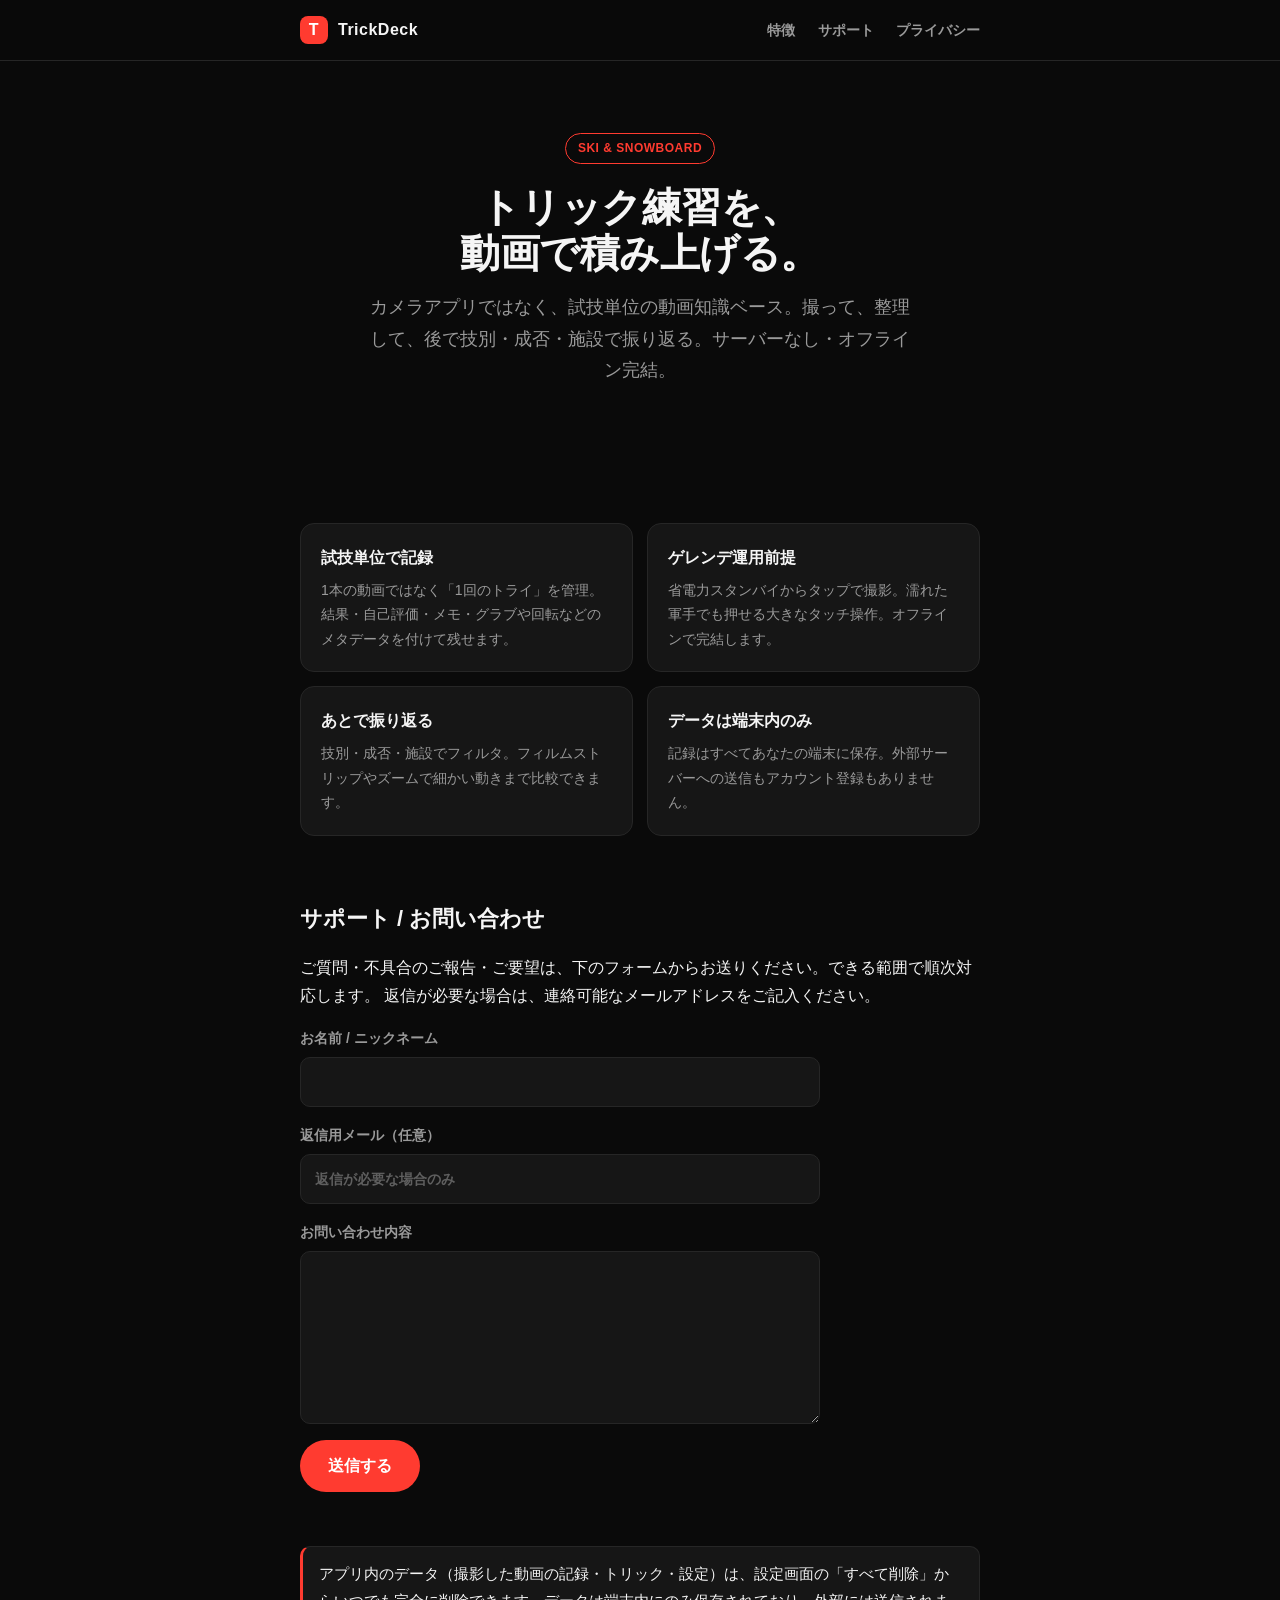
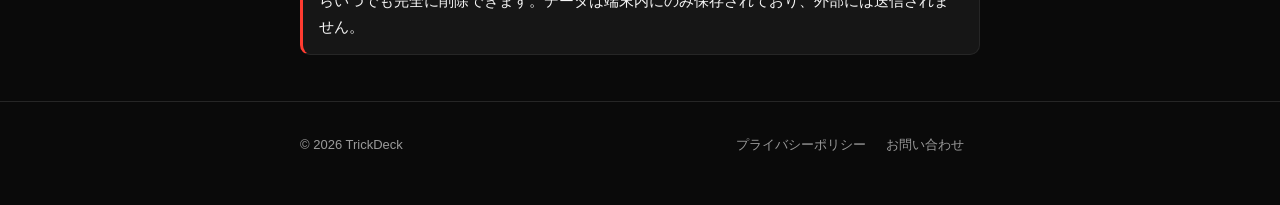
==== index.html @ cf507373 "TrickDeck landing/support page + privacy policy Co-Authored-By: Claude Opus 4.8 (1M context) <norepl" ====
<!doctype html>
<html lang="ja">
  <head>
    <meta charset="utf-8" />
    <meta name="viewport" content="width=device-width, initial-scale=1" />
    <title>TrickDeck — スキー / スノーボードのトリック練習を動画で記録</title>
    <meta
      name="description"
      content="TrickDeck はスキー / スノーボードのトリック練習を「撮る・整理する・振り返る」ためのアプリ。サーバーなし・オフライン完結で、データはすべて端末内に保存されます。"
    />
    <link rel="stylesheet" href="styles.css" />
  </head>
  <body>
    <header class="site">
      <div class="wrap">
        <a class="brand" href="./index.html">
          <span class="logo">T</span>
          <span>TrickDeck</span>
        </a>
        <nav class="site">
          <a href="#features">特徴</a>
          <a href="#support">サポート</a>
          <a href="privacy.html">プライバシー</a>
        </nav>
      </div>
    </header>

    <main>
      <section class="hero">
        <div class="wrap">
          <span class="badge">SKI &amp; SNOWBOARD</span>
          <h1>トリック練習を、<br />動画で積み上げる。</h1>
          <p class="lead">
            カメラアプリではなく、試技単位の動画知識ベース。撮って、整理して、後で技別・成否・施設で振り返る。サーバーなし・オフライン完結。
          </p>
        </div>
      </section>

      <section id="features">
        <div class="wrap">
          <div class="features">
            <div class="card">
              <h3>試技単位で記録</h3>
              <p>
                1本の動画ではなく「1回のトライ」を管理。結果・自己評価・メモ・グラブや回転などのメタデータを付けて残せます。
              </p>
            </div>
            <div class="card">
              <h3>ゲレンデ運用前提</h3>
              <p>
                省電力スタンバイからタップで撮影。濡れた軍手でも押せる大きなタッチ操作。オフラインで完結します。
              </p>
            </div>
            <div class="card">
              <h3>あとで振り返る</h3>
              <p>
                技別・成否・施設でフィルタ。フィルムストリップやズームで細かい動きまで比較できます。
              </p>
            </div>
            <div class="card">
              <h3>データは端末内のみ</h3>
              <p>
                記録はすべてあなたの端末に保存。外部サーバーへの送信もアカウント登録もありません。
              </p>
            </div>
          </div>
        </div>
      </section>

      <section id="support">
        <div class="wrap">
          <h2>サポート / お問い合わせ</h2>
          <p>
            ご質問・不具合のご報告・ご要望は、下のフォームからお送りください。できる範囲で順次対応します。
            返信が必要な場合は、連絡可能なメールアドレスをご記入ください。
          </p>

          <form id="contact-form" class="contact-form" novalidate>
            <!-- Web3Forms: 送信先メールはここでは表示されず、access_key 経由で裏側に届く -->
            <input type="hidden" name="access_key" value="WEB3FORMS_ACCESS_KEY" />
            <input type="hidden" name="subject" value="TrickDeck サポート問い合わせ" />
            <input type="hidden" name="from_name" value="TrickDeck サポートフォーム" />
            <!-- ハニーポット（bot 対策・人間には非表示） -->
            <input type="checkbox" name="botcheck" class="hp" tabindex="-1" autocomplete="off" />

            <label>
              <span>お名前 / ニックネーム</span>
              <input type="text" name="name" required autocomplete="name" />
            </label>
            <label>
              <span>返信用メール（任意）</span>
              <input type="email" name="email" autocomplete="email" placeholder="返信が必要な場合のみ" />
            </label>
            <label>
              <span>お問い合わせ内容</span>
              <textarea name="message" rows="6" required></textarea>
            </label>

            <button type="submit" class="submit-btn">送信する</button>
            <p id="form-status" class="form-status" role="status" aria-live="polite"></p>
          </form>

          <div class="callout">
            アプリ内のデータ（撮影した動画の記録・トリック・設定）は、設定画面の「すべて削除」からいつでも完全に削除できます。データは端末内にのみ保存されており、外部には送信されません。
          </div>
        </div>
      </section>
    </main>

    <script>
      (function () {
        var form = document.getElementById("contact-form");
        var status = document.getElementById("form-status");
        if (!form) return;
        form.addEventListener("submit", function (e) {
          e.preventDefault();
          if (!form.checkValidity()) {
            form.reportValidity();
            return;
          }
          var btn = form.querySelector(".submit-btn");
          btn.disabled = true;
          status.className = "form-status";
          status.textContent = "送信中…";
          fetch("https://api.web3forms.com/submit", {
            method: "POST",
            headers: { Accept: "application/json" },
            body: new FormData(form),
          })
            .then(function (r) {
              return r.json();
            })
            .then(function (data) {
              if (data.success) {
                form.reset();
                status.className = "form-status ok";
                status.textContent =
                  "送信しました。お問い合わせありがとうございます。";
              } else {
                status.className = "form-status err";
                status.textContent =
                  "送信に失敗しました。時間をおいて再度お試しください。";
              }
            })
            .catch(function () {
              status.className = "form-status err";
              status.textContent =
                "送信に失敗しました。ネットワーク環境をご確認ください。";
            })
            .finally(function () {
              btn.disabled = false;
            });
        });
      })();
    </script>

    <footer class="site">
      <div class="wrap">
        <div>© 2026 TrickDeck</div>
        <div>
          <a href="privacy.html">プライバシーポリシー</a>
          <a href="#support">お問い合わせ</a>
        </div>
      </div>
    </footer>
  </body>
</html>
---- styles.css ----
:root {
  --bg: #0a0a0a;
  --surface: #161616;
  --border: #262626;
  --text: #f5f5f5;
  --text-muted: #9a9a9a;
  --accent: #ff3b30;
  --radius: 14px;
  --maxw: 720px;
}

* {
  box-sizing: border-box;
}

html {
  -webkit-text-size-adjust: 100%;
  scroll-behavior: smooth;
}

body {
  margin: 0;
  background: var(--bg);
  color: var(--text);
  font-family: -apple-system, BlinkMacSystemFont, "Segoe UI", "Hiragino Sans",
    "Noto Sans JP", Roboto, sans-serif;
  line-height: 1.75;
  font-size: 16px;
  -webkit-font-smoothing: antialiased;
}

a {
  color: var(--accent);
  text-decoration: none;
}
a:hover {
  text-decoration: underline;
}

.wrap {
  max-width: var(--maxw);
  margin: 0 auto;
  padding: 0 20px;
}

/* Header / nav */
header.site {
  border-bottom: 1px solid var(--border);
  position: sticky;
  top: 0;
  background: rgba(10, 10, 10, 0.85);
  backdrop-filter: saturate(180%) blur(12px);
  z-index: 10;
}
header.site .wrap {
  display: flex;
  align-items: center;
  justify-content: space-between;
  height: 60px;
}
.brand {
  display: flex;
  align-items: center;
  gap: 10px;
  font-weight: 800;
  letter-spacing: 0.5px;
  color: var(--text);
}
.brand .logo {
  width: 28px;
  height: 28px;
  border-radius: 8px;
  background: var(--accent);
  display: grid;
  place-items: center;
  color: #fff;
  font-weight: 900;
  font-size: 16px;
}
nav.site a {
  color: var(--text-muted);
  margin-left: 18px;
  font-size: 14px;
  font-weight: 600;
}
nav.site a:hover {
  color: var(--text);
  text-decoration: none;
}

/* Hero */
.hero {
  padding: 72px 0 56px;
  text-align: center;
}
.hero h1 {
  font-size: 40px;
  line-height: 1.15;
  margin: 0 0 16px;
  font-weight: 900;
  letter-spacing: -0.5px;
}
.hero p.lead {
  font-size: 18px;
  color: var(--text-muted);
  max-width: 540px;
  margin: 0 auto 28px;
}
.badge {
  display: inline-block;
  font-size: 12px;
  font-weight: 700;
  color: var(--accent);
  border: 1px solid var(--accent);
  border-radius: 999px;
  padding: 4px 12px;
  margin-bottom: 20px;
  letter-spacing: 0.5px;
}

/* Feature cards */
.features {
  display: grid;
  grid-template-columns: 1fr 1fr;
  gap: 14px;
  margin: 24px 0 8px;
}
.card {
  background: var(--surface);
  border: 1px solid var(--border);
  border-radius: var(--radius);
  padding: 20px;
}
.card h3 {
  margin: 0 0 6px;
  font-size: 16px;
}
.card p {
  margin: 0;
  color: var(--text-muted);
  font-size: 14px;
}

/* Sections */
section {
  padding: 28px 0;
}
section h2 {
  font-size: 22px;
  margin: 0 0 12px;
}

/* Legal / article pages */
.article {
  padding: 40px 0 80px;
}
.article h1 {
  font-size: 30px;
  margin: 0 0 6px;
}
.article .updated {
  color: var(--text-muted);
  font-size: 14px;
  margin: 0 0 32px;
}
.article h2 {
  font-size: 20px;
  margin: 36px 0 10px;
  padding-top: 8px;
}
.article h3 {
  font-size: 16px;
  margin: 22px 0 6px;
}
.article p,
.article li {
  color: #d8d8d8;
}
.article ul {
  padding-left: 22px;
}
.article li {
  margin: 6px 0;
}
.article table {
  width: 100%;
  border-collapse: collapse;
  margin: 14px 0;
  font-size: 14px;
}
.article th,
.article td {
  border: 1px solid var(--border);
  padding: 10px 12px;
  text-align: left;
  vertical-align: top;
}
.article th {
  background: var(--surface);
}

.callout {
  background: var(--surface);
  border: 1px solid var(--border);
  border-left: 3px solid var(--accent);
  border-radius: 10px;
  padding: 14px 16px;
  margin: 18px 0;
  font-size: 15px;
}

/* Contact form */
.contact-form {
  display: flex;
  flex-direction: column;
  gap: 16px;
  max-width: 520px;
  margin: 8px 0 4px;
}
.contact-form label {
  display: flex;
  flex-direction: column;
  gap: 6px;
  font-size: 14px;
  font-weight: 600;
  color: var(--text-muted);
}
.contact-form input[type="text"],
.contact-form input[type="email"],
.contact-form textarea {
  font: inherit;
  color: var(--text);
  background: var(--surface);
  border: 1px solid var(--border);
  border-radius: 10px;
  padding: 12px 14px;
  width: 100%;
  resize: vertical;
}
.contact-form input::placeholder,
.contact-form textarea::placeholder {
  color: #5f5f5f;
}
.contact-form input:focus,
.contact-form textarea:focus {
  outline: none;
  border-color: var(--accent);
}
.contact-form .hp {
  position: absolute;
  left: -9999px;
  width: 1px;
  height: 1px;
  opacity: 0;
}
.submit-btn {
  align-self: flex-start;
  font: inherit;
  font-weight: 800;
  color: #fff;
  background: var(--accent);
  border: none;
  border-radius: 999px;
  padding: 12px 28px;
  cursor: pointer;
  min-height: 44px;
}
.submit-btn:hover {
  filter: brightness(1.08);
}
.submit-btn:disabled {
  opacity: 0.55;
  cursor: default;
}
.form-status {
  margin: 4px 0 0;
  font-size: 14px;
  font-weight: 600;
  min-height: 1.2em;
}
.form-status.ok {
  color: #30d158;
}
.form-status.err {
  color: var(--accent);
}

/* Footer */
footer.site {
  border-top: 1px solid var(--border);
  padding: 32px 0 48px;
  color: var(--text-muted);
  font-size: 13px;
}
footer.site .wrap {
  display: flex;
  justify-content: space-between;
  flex-wrap: wrap;
  gap: 12px;
}
footer.site a {
  color: var(--text-muted);
  margin-right: 16px;
}
footer.site a:hover {
  color: var(--text);
}

@media (max-width: 560px) {
  .hero h1 {
    font-size: 32px;
  }
  .features {
    grid-template-columns: 1fr;
  }
}
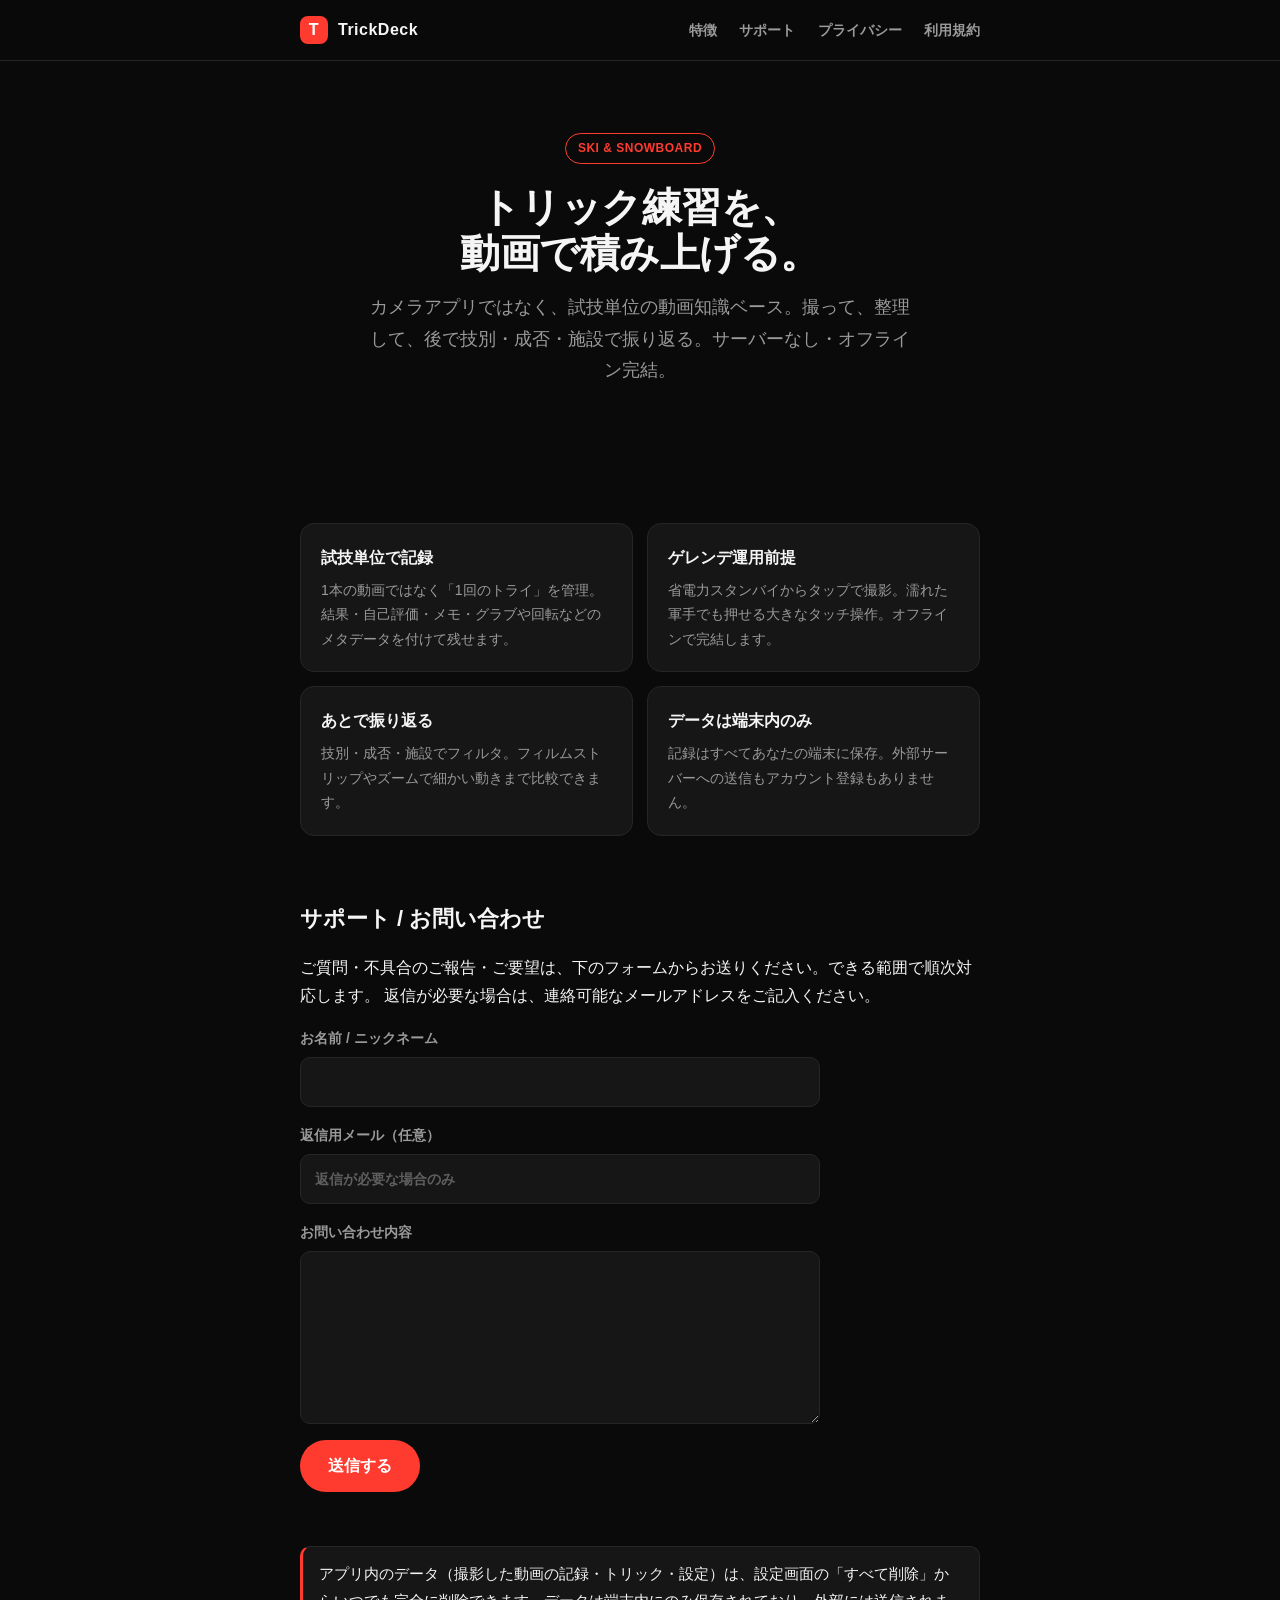
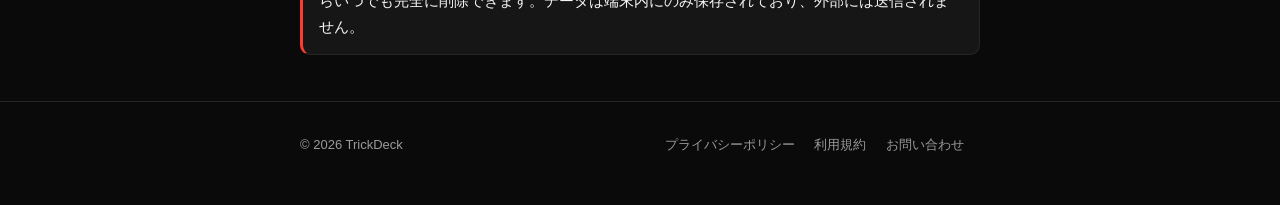
==== commit 5e928146: "feat: add Terms of Service (EULA) page + footer links App Store 審査 3.1.2 対応。ペイウォールから利用規約/プライバシーへリンクす" ====
--- a/index.html
+++ b/index.html
@@ -21,6 +21,7 @@
           <a href="#features">特徴</a>
           <a href="#support">サポート</a>
           <a href="privacy.html">プライバシー</a>
+          <a href="terms.html">利用規約</a>
         </nav>
       </div>
     </header>
@@ -77,7 +78,7 @@
 
           <form id="contact-form" class="contact-form" novalidate>
             <!-- Web3Forms: 送信先メールはここでは表示されず、access_key 経由で裏側に届く -->
-            <input type="hidden" name="access_key" value="WEB3FORMS_ACCESS_KEY" />
+            <input type="hidden" name="access_key" value="e6e3eb38-60ea-4f6b-a6eb-434688e78d94" />
             <input type="hidden" name="subject" value="TrickDeck サポート問い合わせ" />
             <input type="hidden" name="from_name" value="TrickDeck サポートフォーム" />
             <!-- ハニーポット（bot 対策・人間には非表示） -->
@@ -159,6 +160,7 @@
         <div>© 2026 TrickDeck</div>
         <div>
           <a href="privacy.html">プライバシーポリシー</a>
+          <a href="terms.html">利用規約</a>
           <a href="#support">お問い合わせ</a>
         </div>
       </div>
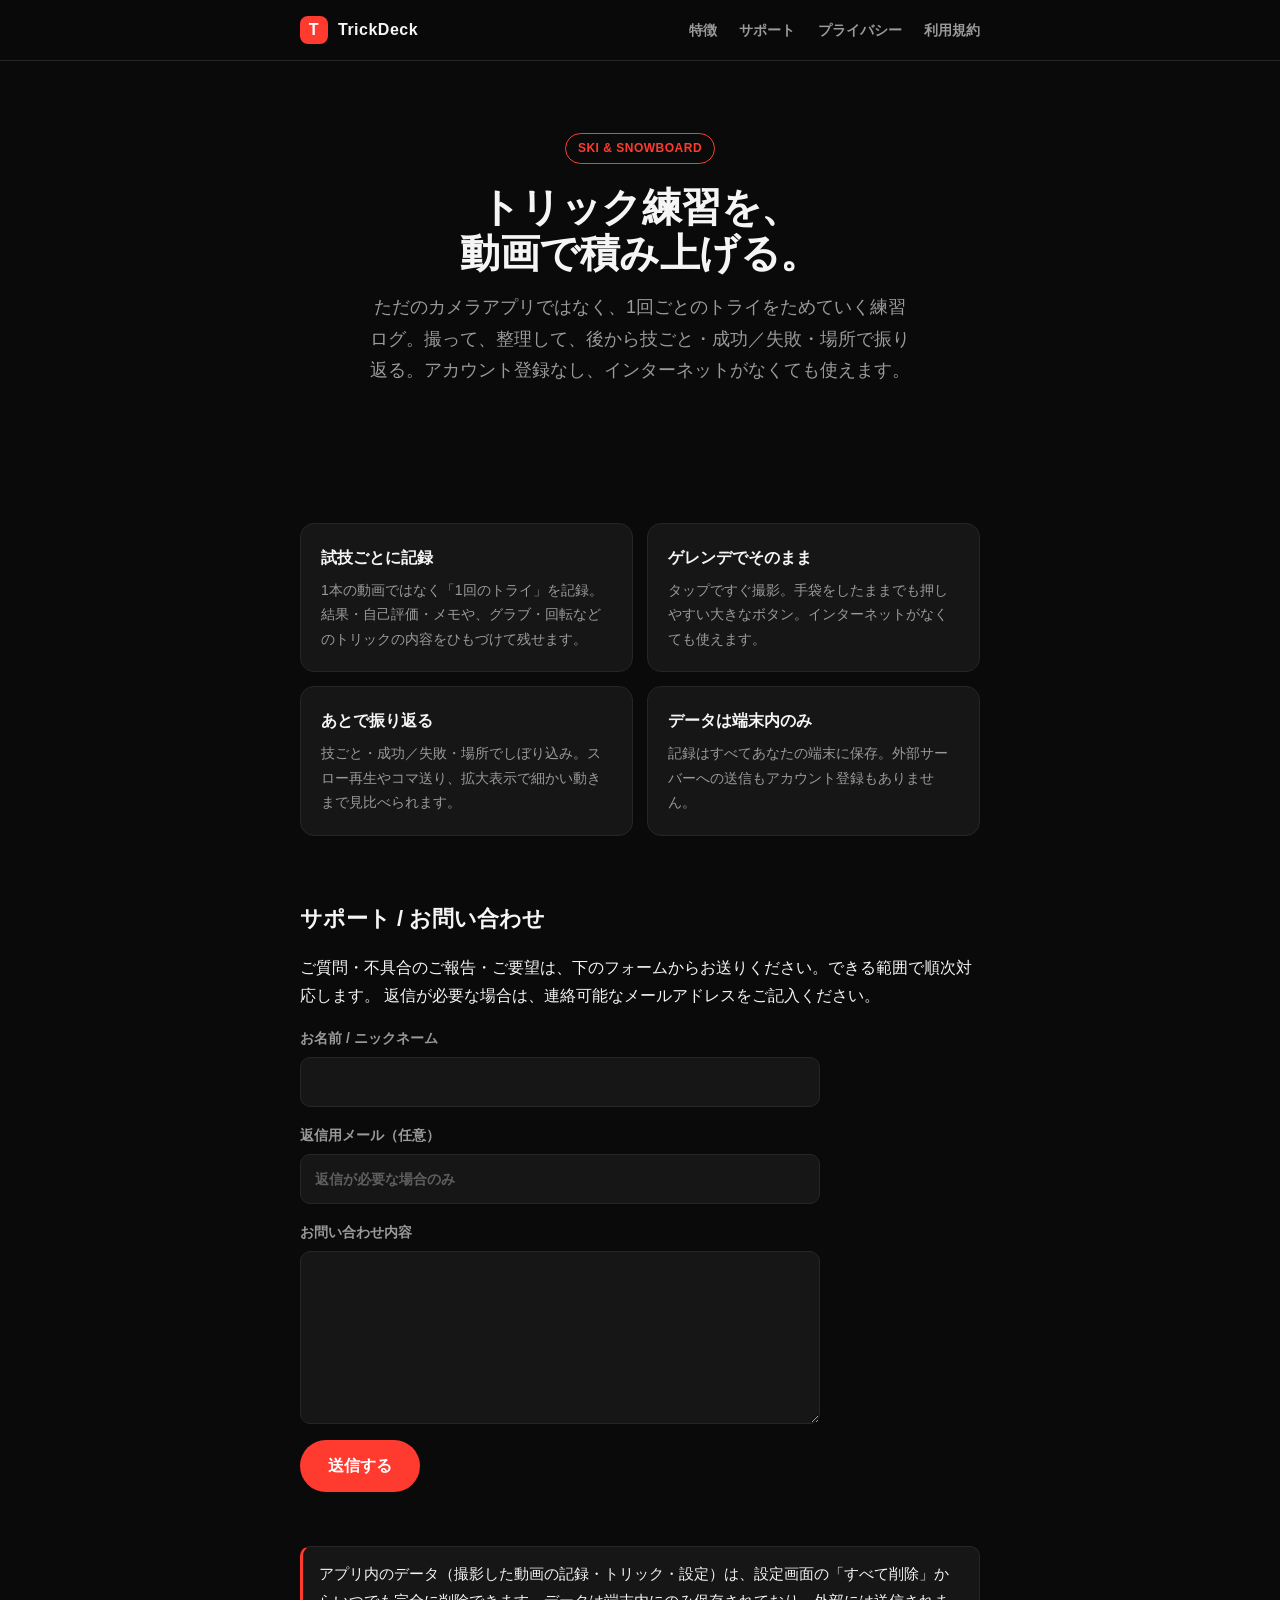
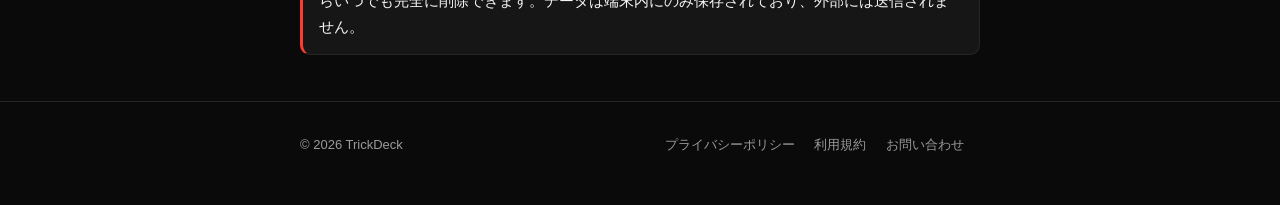
==== commit 2ade8862: "docs: 一般向けに文言を平易化（メタデータ/位置情報の説明など） Co-Authored-By: Claude Opus 4.8 (1M context) <noreply@anthropic.c" ====
--- a/index.html
+++ b/index.html
@@ -6,7 +6,7 @@
     <title>TrickDeck — スキー / スノーボードのトリック練習を動画で記録</title>
     <meta
       name="description"
-      content="TrickDeck はスキー / スノーボードのトリック練習を「撮る・整理する・振り返る」ためのアプリ。サーバーなし・オフライン完結で、データはすべて端末内に保存されます。"
+      content="TrickDeck はスキー・スノーボードのトリック練習を「撮る・整理する・振り返る」ためのアプリ。アカウント登録なし、インターネットがなくても使えて、記録はすべて端末の中だけに保存されます。"
     />
     <link rel="stylesheet" href="styles.css" />
   </head>
@@ -32,7 +32,7 @@
           <span class="badge">SKI &amp; SNOWBOARD</span>
           <h1>トリック練習を、<br />動画で積み上げる。</h1>
           <p class="lead">
-            カメラアプリではなく、試技単位の動画知識ベース。撮って、整理して、後で技別・成否・施設で振り返る。サーバーなし・オフライン完結。
+            ただのカメラアプリではなく、1回ごとのトライをためていく練習ログ。撮って、整理して、後から技ごと・成功／失敗・場所で振り返る。アカウント登録なし、インターネットがなくても使えます。
           </p>
         </div>
       </section>
@@ -41,21 +41,21 @@
         <div class="wrap">
           <div class="features">
             <div class="card">
-              <h3>試技単位で記録</h3>
+              <h3>試技ごとに記録</h3>
               <p>
-                1本の動画ではなく「1回のトライ」を管理。結果・自己評価・メモ・グラブや回転などのメタデータを付けて残せます。
+                1本の動画ではなく「1回のトライ」を記録。結果・自己評価・メモや、グラブ・回転などのトリックの内容をひもづけて残せます。
               </p>
             </div>
             <div class="card">
-              <h3>ゲレンデ運用前提</h3>
+              <h3>ゲレンデでそのまま</h3>
               <p>
-                省電力スタンバイからタップで撮影。濡れた軍手でも押せる大きなタッチ操作。オフラインで完結します。
+                タップですぐ撮影。手袋をしたままでも押しやすい大きなボタン。インターネットがなくても使えます。
               </p>
             </div>
             <div class="card">
               <h3>あとで振り返る</h3>
               <p>
-                技別・成否・施設でフィルタ。フィルムストリップやズームで細かい動きまで比較できます。
+                技ごと・成功／失敗・場所でしぼり込み。スロー再生やコマ送り、拡大表示で細かい動きまで見比べられます。
               </p>
             </div>
             <div class="card">
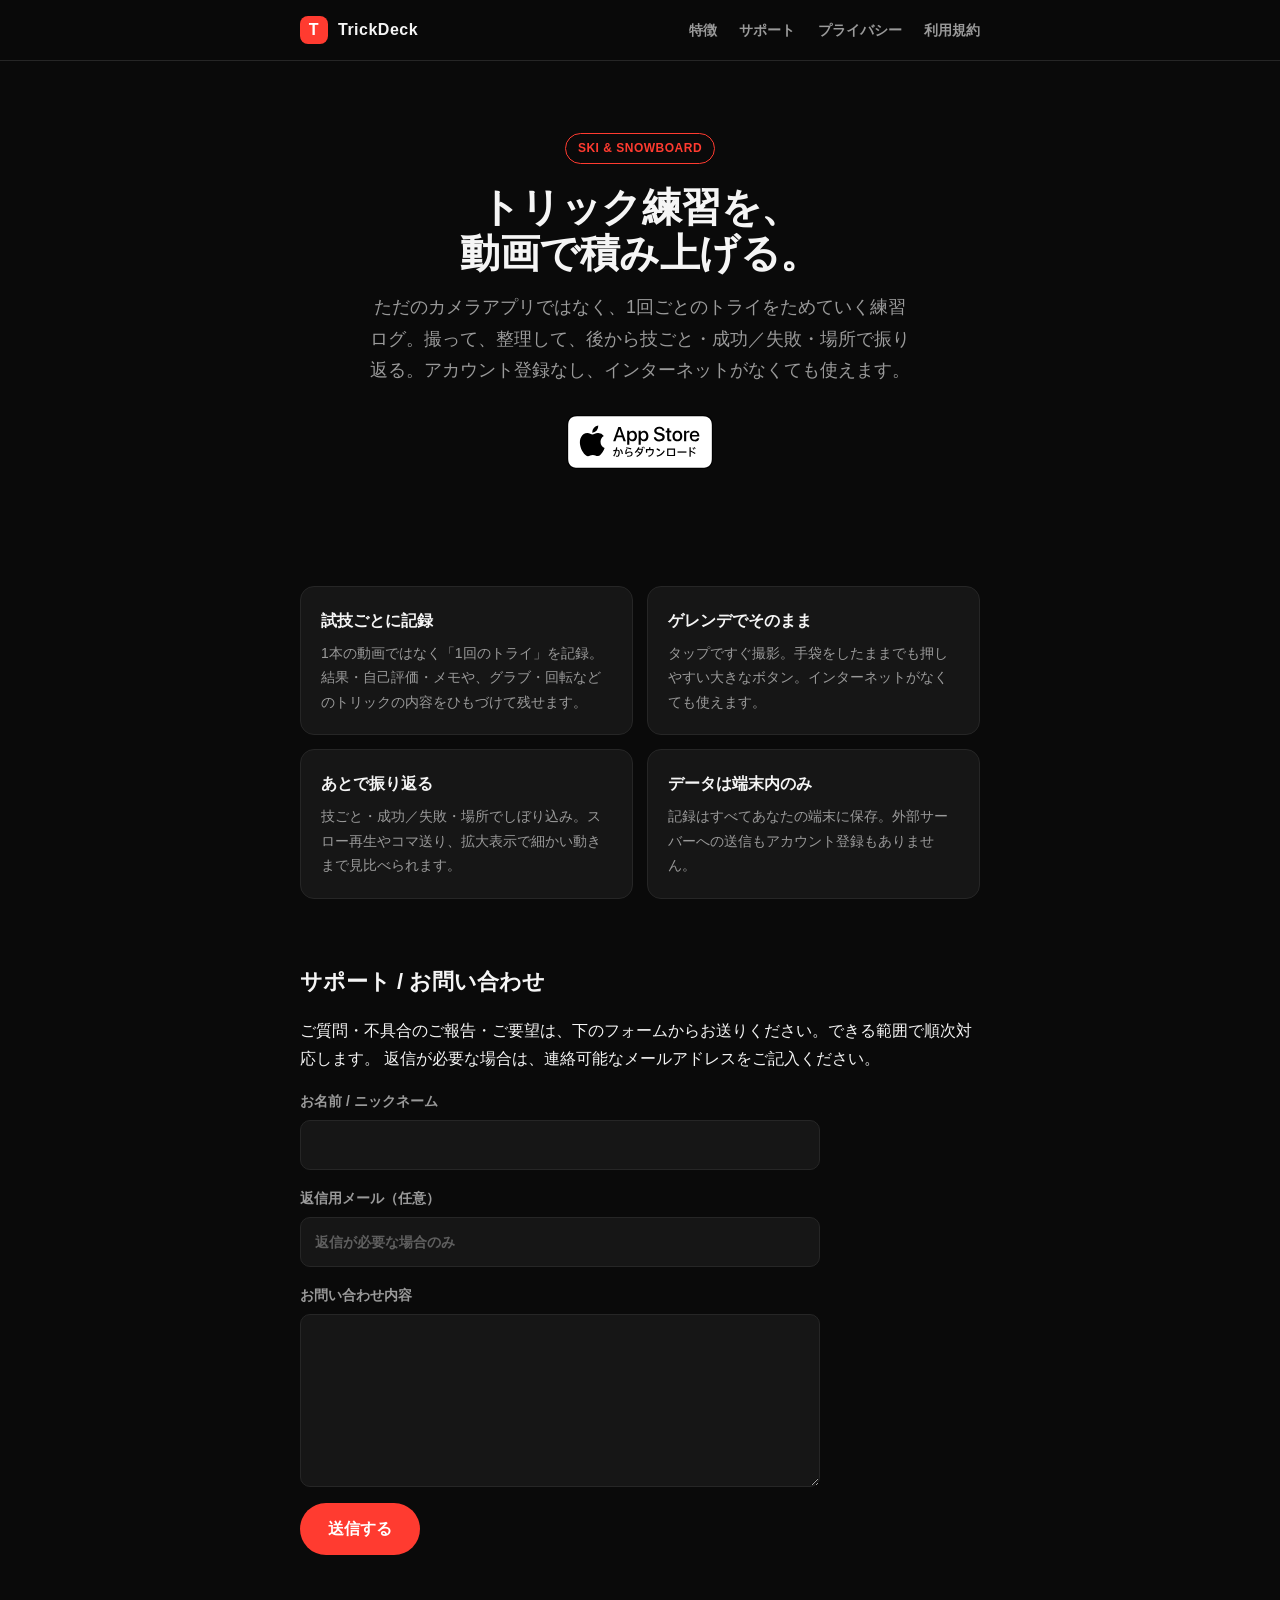
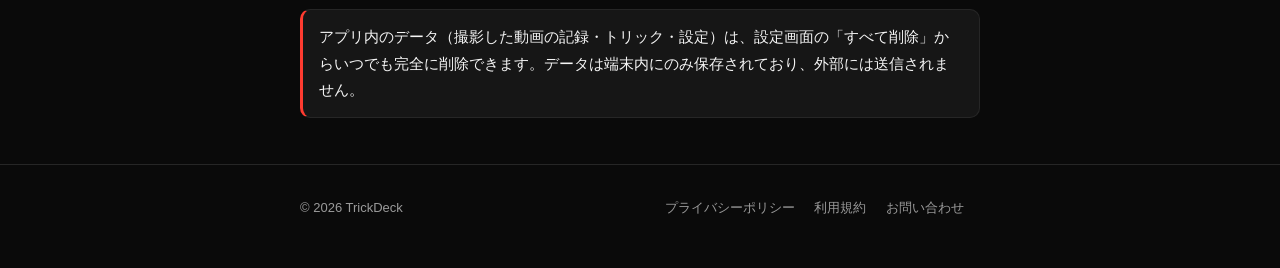
==== commit 9b5c8b76: "feat: ヒーローに App Store ダウンロードバッジを追加 公式の日本語バッジ(白・全ベクター)を appstore-badge.svg としてローカル保存し、 ヒーローのリード文の下に主 " ====
--- a/index.html
+++ b/index.html
@@ -34,6 +34,13 @@
           <p class="lead">
             ただのカメラアプリではなく、1回ごとのトライをためていく練習ログ。撮って、整理して、後から技ごと・成功／失敗・場所で振り返る。アカウント登録なし、インターネットがなくても使えます。
           </p>
+          <a
+            class="appstore-cta"
+            href="https://apps.apple.com/jp/app/id6773743138"
+            aria-label="App Store で TrickDeck をダウンロード"
+          >
+            <img src="appstore-badge.svg" alt="App Store でダウンロード" />
+          </a>
         </div>
       </section>
 
--- a/styles.css
+++ b/styles.css
@@ -116,6 +116,28 @@
   padding: 4px 12px;
   margin-bottom: 20px;
   letter-spacing: 0.5px;
+}
+
+/* App Store download badge (official artwork — do not alter the image itself) */
+.appstore-cta {
+  display: inline-block;
+  line-height: 0;
+  transition: transform 0.15s ease, opacity 0.15s ease;
+}
+.appstore-cta:hover {
+  transform: translateY(-1px);
+  opacity: 0.9;
+  text-decoration: none;
+}
+.appstore-cta:focus-visible {
+  outline: 2px solid var(--accent);
+  outline-offset: 4px;
+  border-radius: 10px;
+}
+.appstore-cta img {
+  height: 54px;
+  width: auto;
+  display: block;
 }
 
 /* Feature cards */
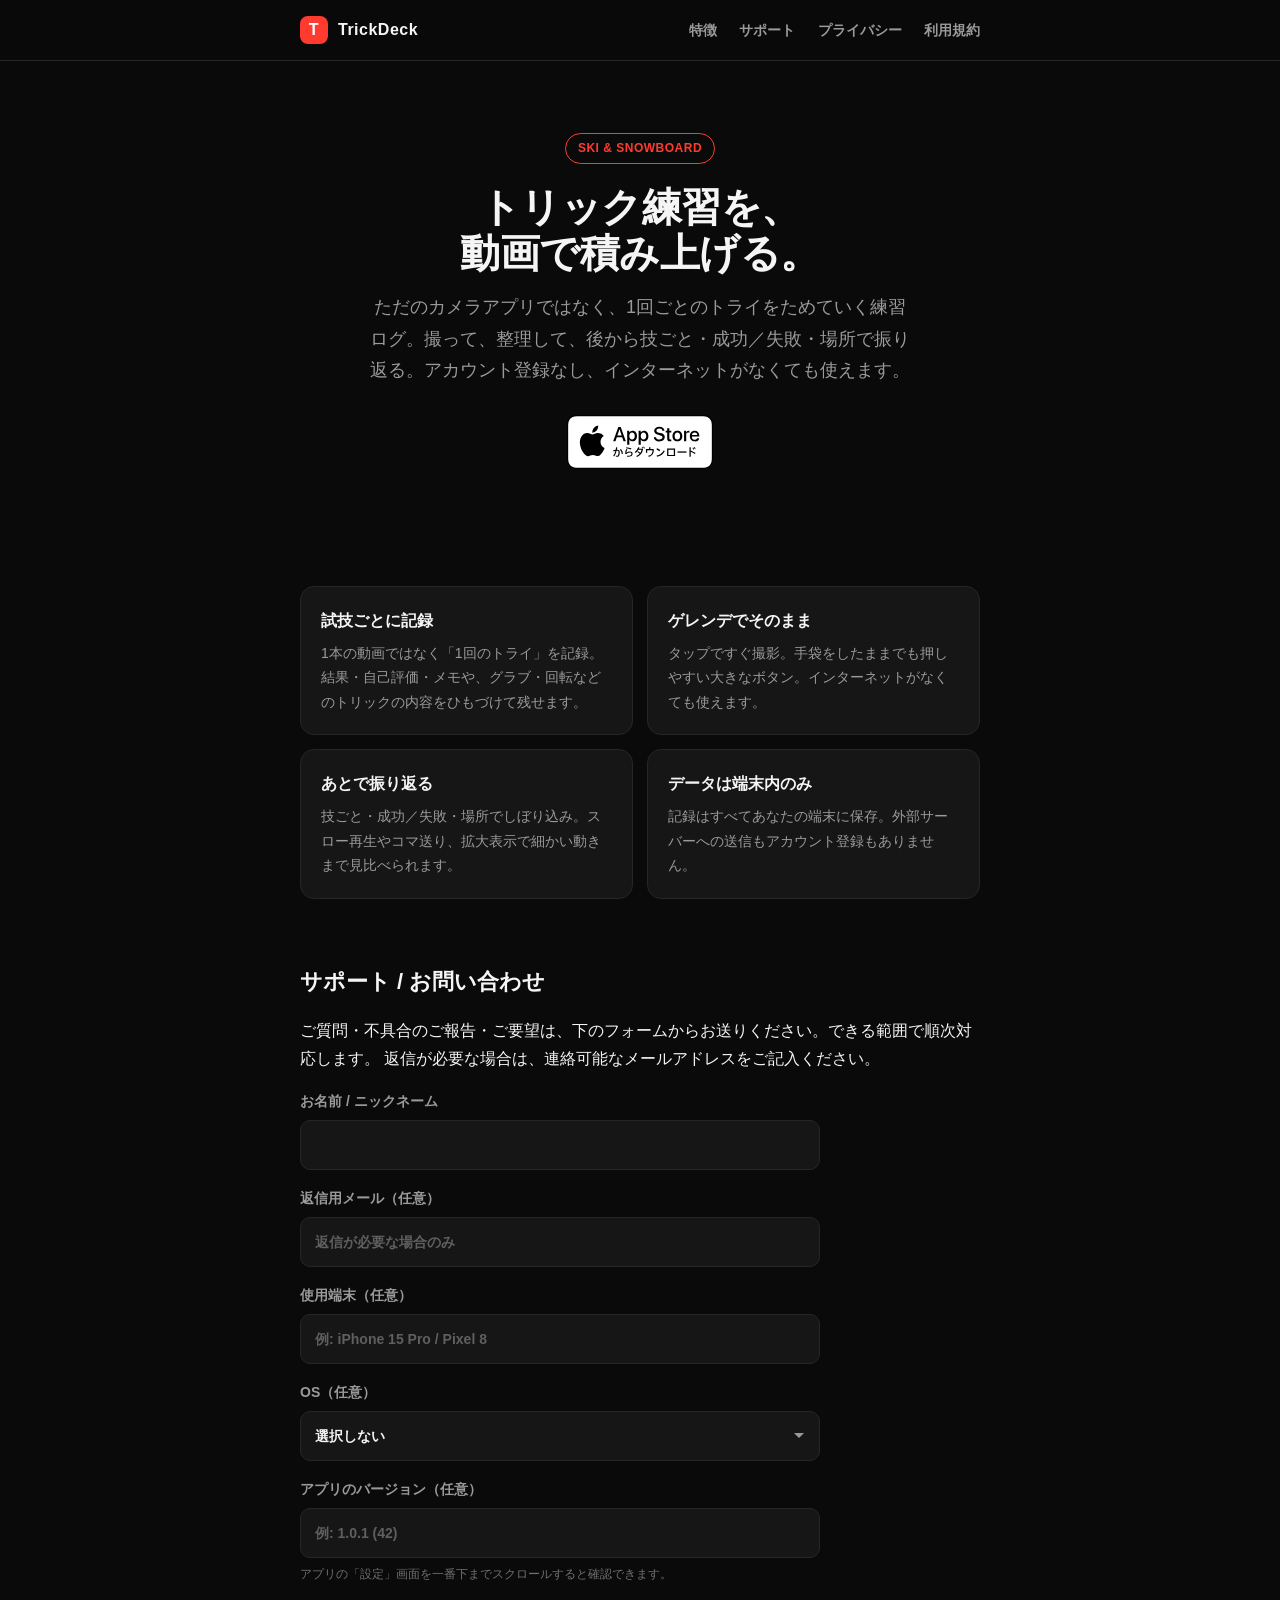
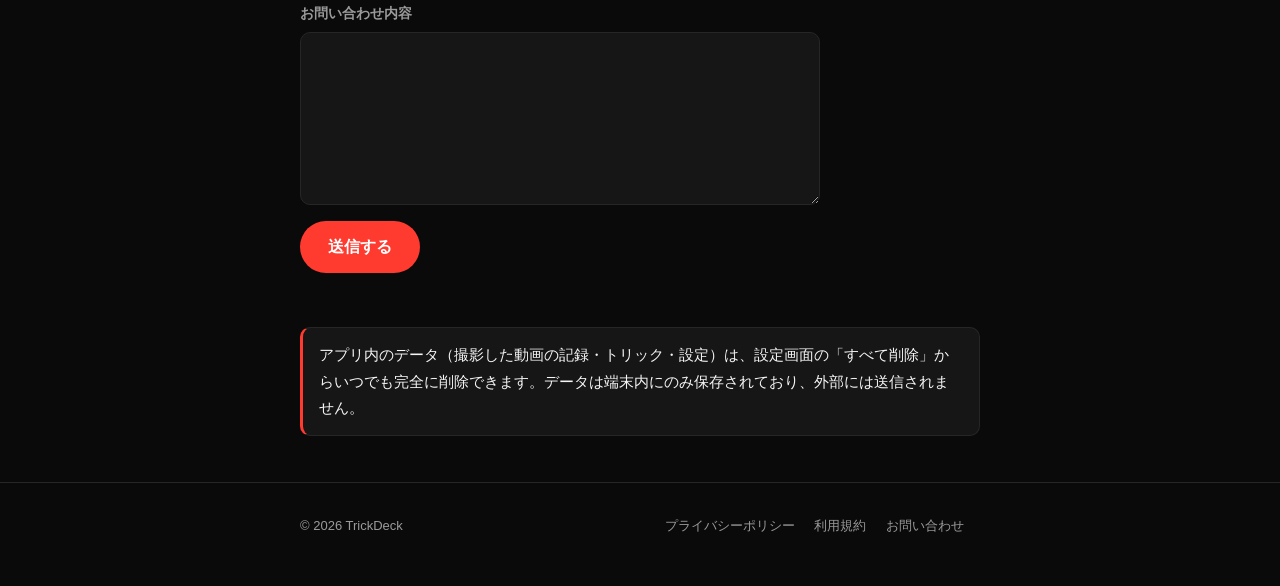
==== commit 4d63785e: "feat(support): 問い合わせフォームに環境情報（端末・OS・アプリのバージョン）を任意項目で追加 不具合切り分け用に device / os / app_version を任意フィールドと" ====
--- a/index.html
+++ b/index.html
@@ -99,6 +99,27 @@
               <span>返信用メール（任意）</span>
               <input type="email" name="email" autocomplete="email" placeholder="返信が必要な場合のみ" />
             </label>
+
+            <!-- 不具合の切り分け用の環境情報（すべて任意）。Web3Forms は name 付きの全項目を送信メールに含める -->
+            <label>
+              <span>使用端末（任意）</span>
+              <input type="text" name="device" autocomplete="off" placeholder="例: iPhone 15 Pro / Pixel 8" />
+            </label>
+            <label>
+              <span>OS（任意）</span>
+              <select name="os">
+                <option value="">選択しない</option>
+                <option value="iOS">iOS（iPhone / iPad）</option>
+                <option value="Android">Android</option>
+                <option value="その他">その他</option>
+              </select>
+            </label>
+            <label>
+              <span>アプリのバージョン（任意）</span>
+              <input type="text" name="app_version" autocomplete="off" placeholder="例: 1.0.1 (42)" />
+              <small class="hint">アプリの「設定」画面を一番下までスクロールすると確認できます。</small>
+            </label>
+
             <label>
               <span>お問い合わせ内容</span>
               <textarea name="message" rows="6" required></textarea>
--- a/styles.css
+++ b/styles.css
@@ -249,6 +249,7 @@
 }
 .contact-form input[type="text"],
 .contact-form input[type="email"],
+.contact-form select,
 .contact-form textarea {
   font: inherit;
   color: var(--text);
@@ -259,14 +260,30 @@
   width: 100%;
   resize: vertical;
 }
+.contact-form select {
+  min-height: 46px;
+  appearance: none;
+  -webkit-appearance: none;
+  /* 右端に控えめな下向き矢印（ネイティブ矢印の代わり・ダークテーマに馴染ませる） */
+  background-image: url("data:image/svg+xml,%3Csvg xmlns='http://www.w3.org/2000/svg' width='12' height='8' viewBox='0 0 12 8'%3E%3Cpath fill='%239a9a9a' d='M1 1l5 5 5-5'/%3E%3C/svg%3E");
+  background-repeat: no-repeat;
+  background-position: right 14px center;
+  padding-right: 36px;
+}
 .contact-form input::placeholder,
 .contact-form textarea::placeholder {
   color: #5f5f5f;
 }
 .contact-form input:focus,
+.contact-form select:focus,
 .contact-form textarea:focus {
   outline: none;
   border-color: var(--accent);
+}
+.contact-form .hint {
+  font-weight: 400;
+  font-size: 12px;
+  color: #6f6f6f;
 }
 .contact-form .hp {
   position: absolute;
